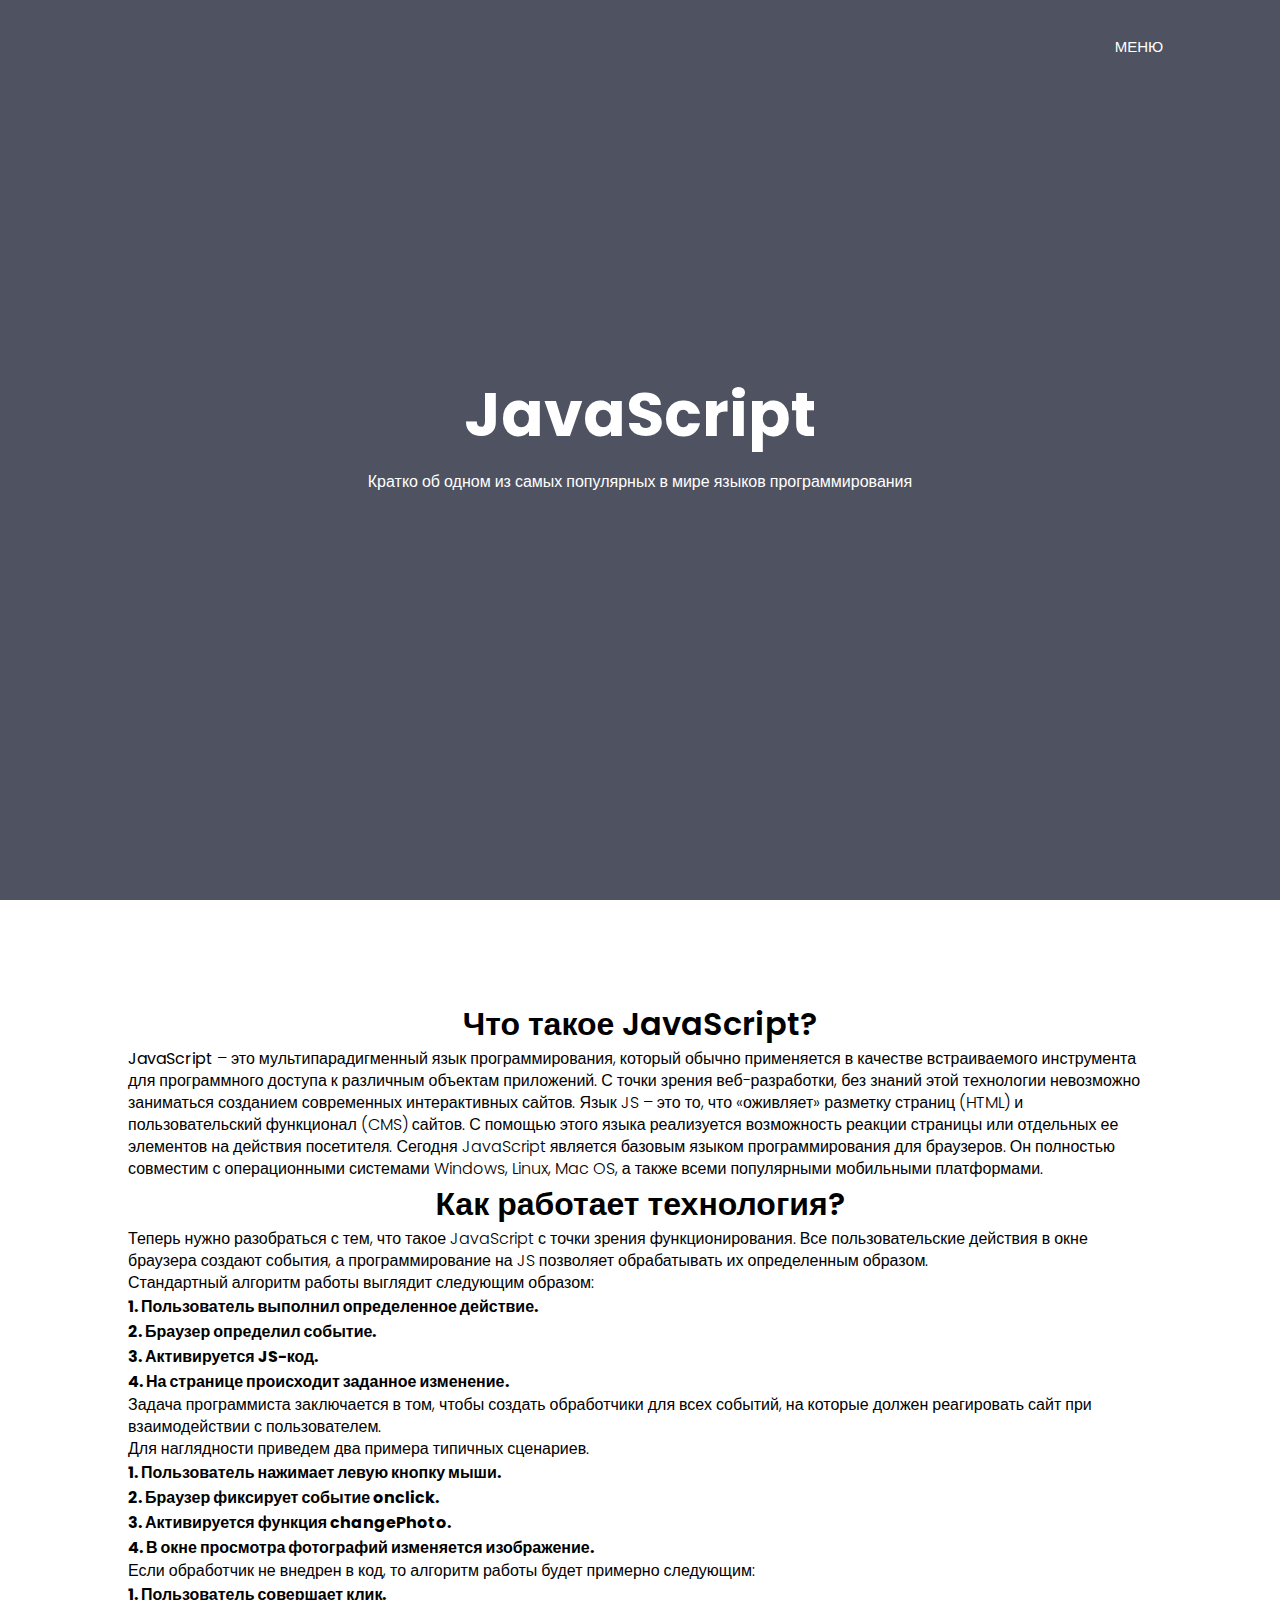
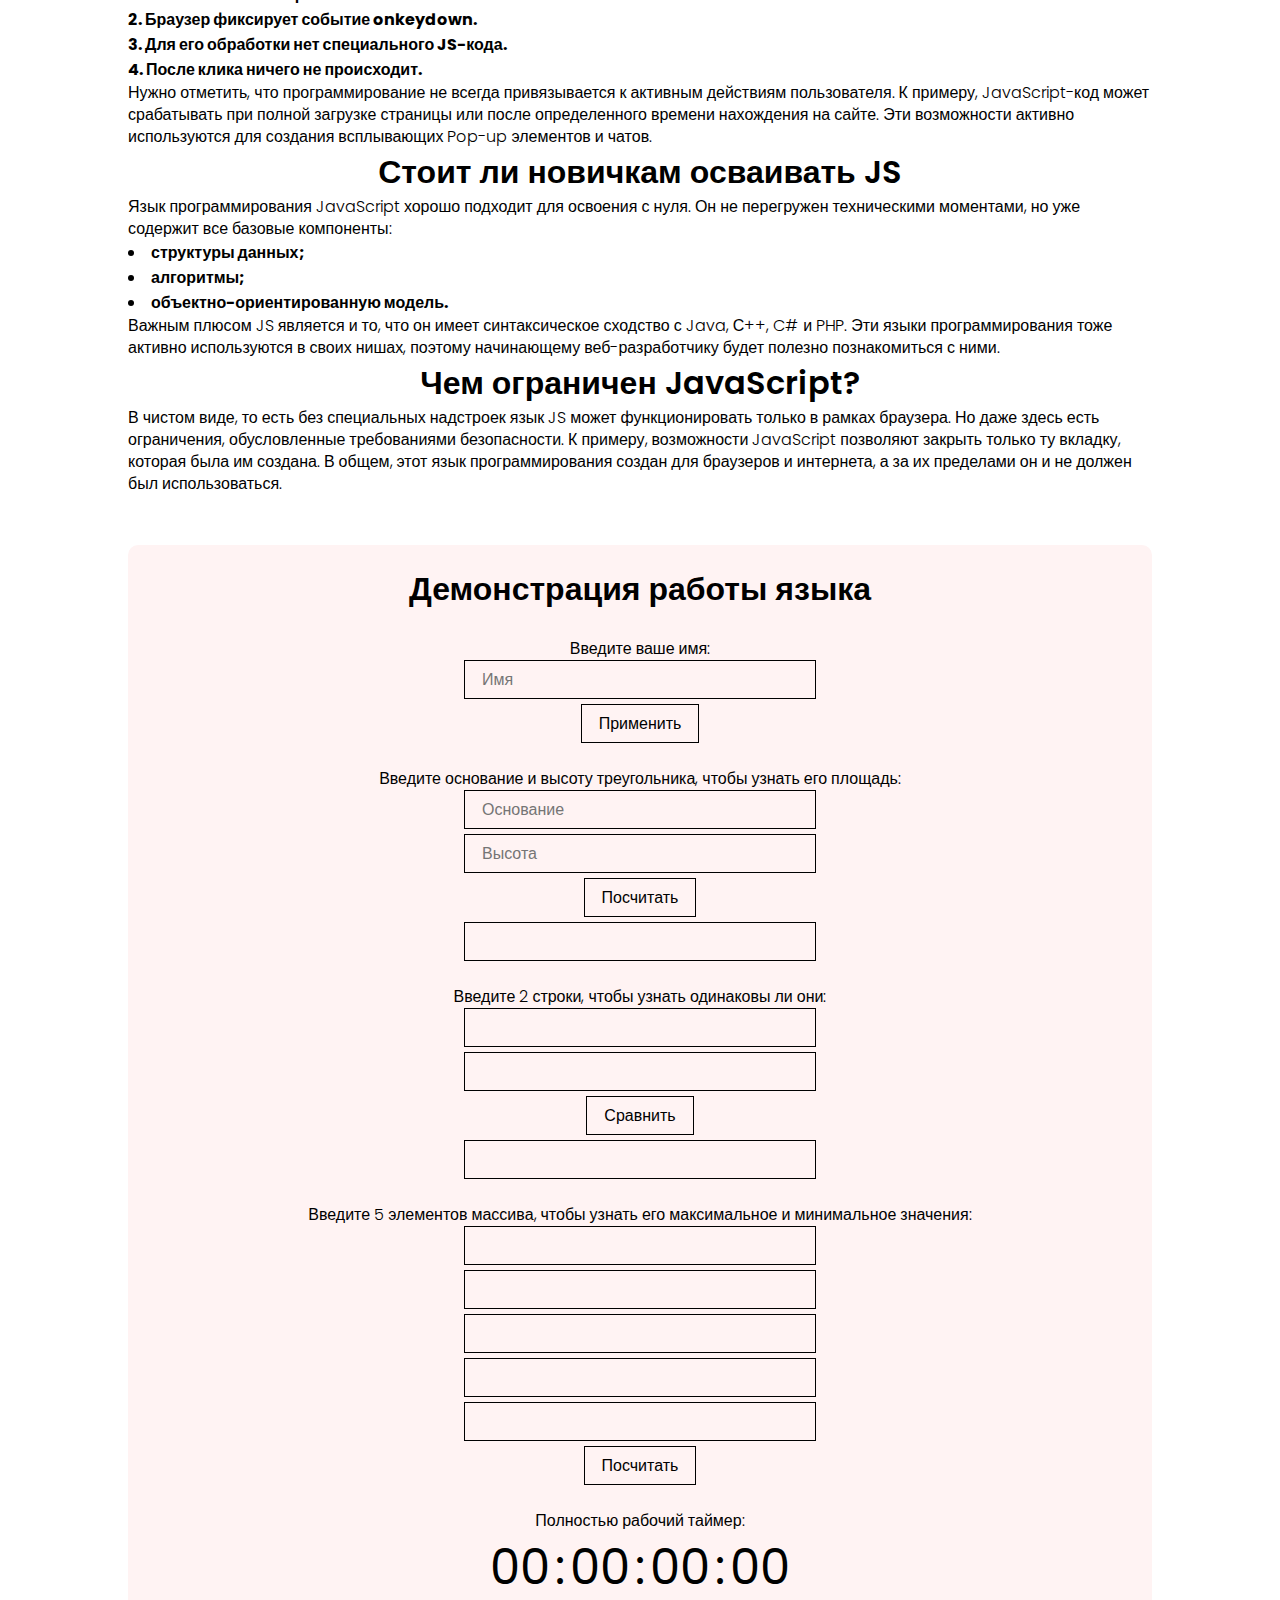
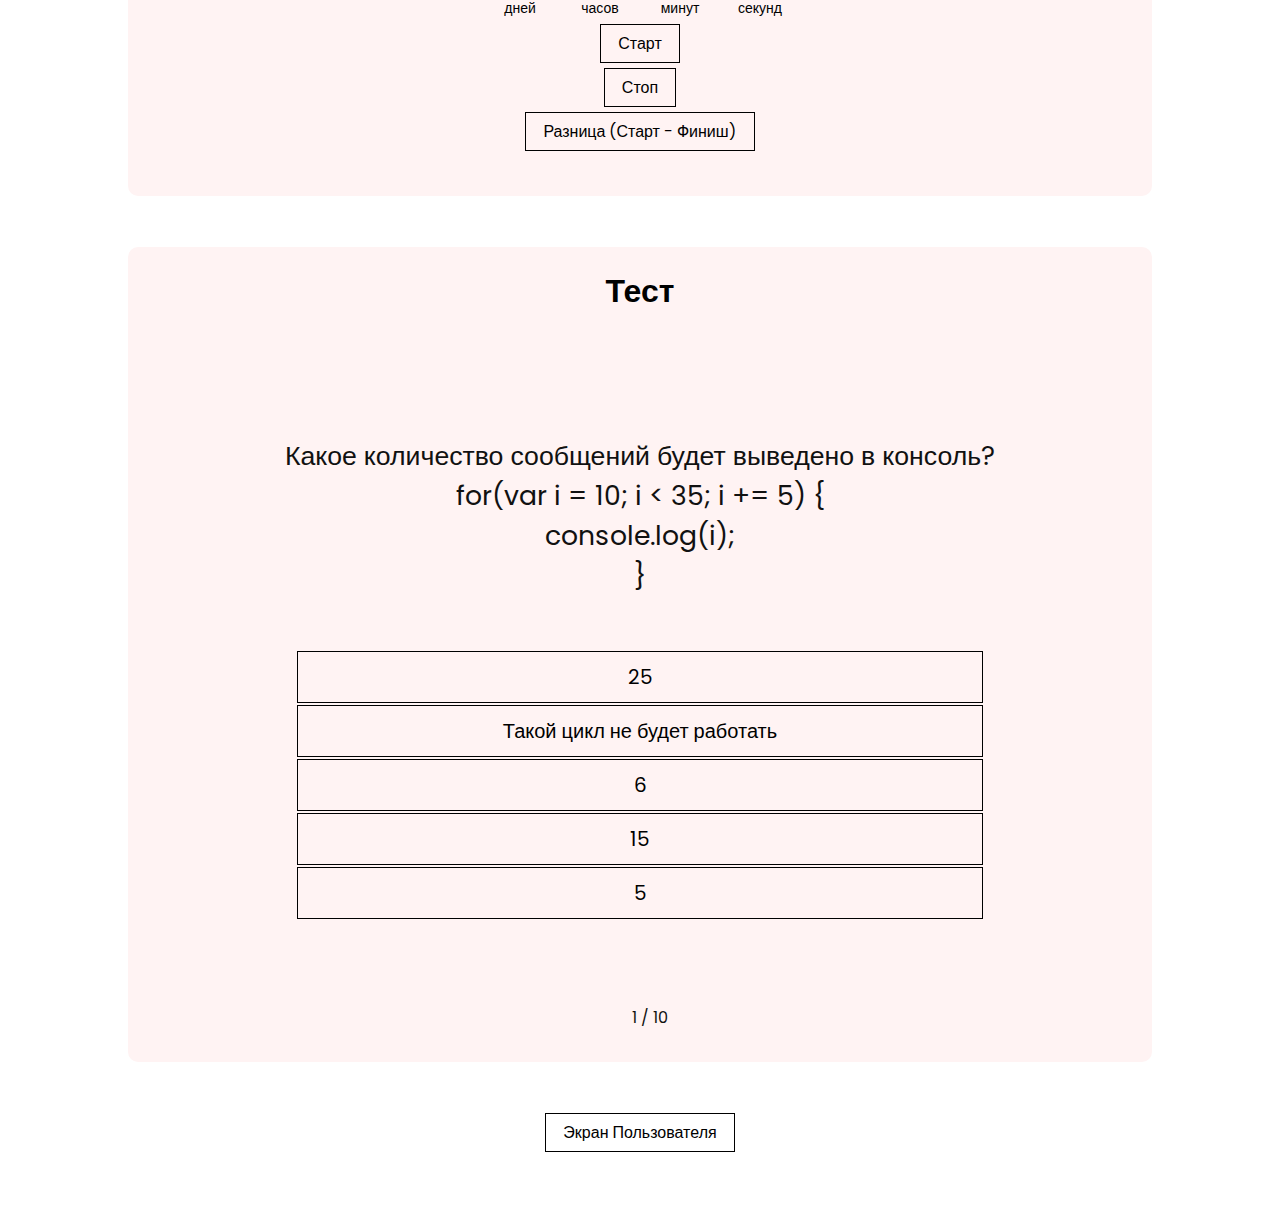
==== index.html @ aa963bcd "JS site" ====
<!DOCTYPE html>
<html lang="en">
<head>
    <meta charset="UTF-8">
    <meta http-equiv="X-UA-Compatible" content="IE=edge">
    <meta name="viewport" content="width=device-width, initial-scale=1.0">
    <title>Что такое JavaScript?</title>
    <link rel="stylesheet" type="text/css" href="stylesheets/index.css">
    <link rel="preconnect" href="https://fonts.googleapis.com">
    <link rel="preconnect" href="https://fonts.gstatic.com" crossorigin>
    <link href="https://fonts.googleapis.com/css2?family=Poppins:wght@100;200;300;400;600;700&display=swap" rel="stylesheet">
</head>
<body>
    <header>
        <nav>
            <a href="#"><img src="/Web/Practice_1/icons/js_icon.png" alt=""></a>
            <div class="nav-links">
                <ul>
                    <li><a id="menu" href="#">МЕНЮ</a></li>
                    <li><a id="usernameOutput" href="#">ГОСТЬ</a></li>
                </ul>
            </div>
        </nav>
        <div class="text-box">
            <h1>JavaScript</h1>
            <p>Кратко об одном из самых популярных в мире языков программирования</p>
        </div>
    </header>
    <main>
        <h2>Что такое JavaScript?</h2>
        <p><b>JavaScript</b> – это мультипарадигменный язык программирования, который обычно применяется в качестве встраиваемого инструмента
        для программного доступа к различным объектам приложений. С точки зрения веб-разработки, без знаний этой технологии невозможно
        заниматься созданием современных интерактивных сайтов. Язык JS – это то, что «оживляет» разметку страниц (HTML) и пользовательский
        функционал (CMS) сайтов. С помощью этого языка реализуется возможность реакции страницы или отдельных ее элементов на действия 
        посетителя. Сегодня JavaScript является базовым языком программирования для браузеров. Он полностью совместим с операционными 
        системами Windows, Linux, Mac OS, а также всеми популярными мобильными платформами.</p>

        <h2>Как работает технология?</h2>
        
        <p>Теперь нужно разобраться с тем, что такое JavaScript с точки зрения функционирования. Все пользовательские действия в окне 
        браузера создают события, а программирование на JS позволяет обрабатывать их определенным образом.</p> 

        <p>Стандартный алгоритм работы выглядит следующим образом:</p>

        <ol>
            <b><li>Пользователь выполнил определенное действие.</li></b>
            <b><li>Браузер определил событие.</li></b>
            <b><li>Активируется JS-код.</li></b>
            <b><li>На странице происходит заданное изменение.</li></b>
        </ol>

        <p>Задача программиста заключается в том, чтобы создать обработчики для всех событий, на которые должен реагировать сайт при
        взаимодействии с пользователем.</p>
        
        <p>Для наглядности приведем два примера типичных сценариев.</p>
        
        <ol>
            <b><li>Пользователь нажимает левую кнопку мыши.</li></b>
            <b><li>Браузер фиксирует событие onclick.</li></b>
            <b><li>Активируется функция changePhoto.</li></b>
            <b><li>В окне просмотра фотографий изменяется изображение.</li></b>
        </ol>

        <p>Если обработчик не внедрен в код, то алгоритм работы будет примерно следующим:</p>

        <ol>
            <b><li>Пользователь совершает клик.</li></b>
            <b><li>Браузер фиксирует событие onkeydown.</li></b>
            <b><li>Для его обработки нет специального JS-кода.</li></b>
            <b><li>После клика ничего не происходит.</li></b>
        </ol>
        
        <p>Нужно отметить, что программирование не всегда привязывается к активным действиям пользователя. К примеру, JavaScript-код
        может срабатывать при полной загрузке страницы или после определенного времени нахождения на сайте. Эти возможности активно
        используются для создания всплывающих Pop-up элементов и чатов.</p>

        <h2>Стоит ли новичкам осваивать JS</h2>
        
        <p>Язык программирования JavaScript хорошо подходит для освоения с нуля. Он не перегружен техническими моментами, но уже 
        содержит все базовые компоненты:</p>

        <ul>
            <b><li>структуры данных;</li></b>
            <b><li>алгоритмы;</li></b>
            <b><li>объектно-ориентированную модель.</li></b>
        </ul>

        <p>Важным плюсом JS является и то, что он имеет синтаксическое сходство с Java, С++, C# и PHP. Эти языки программирования тоже
        активно используются в своих нишах, поэтому начинающему веб-разработчику будет полезно познакомиться с ними.</p>

        <h2>Чем ограничен JavaScript?</h2>

        <p>В чистом виде, то есть без специальных надстроек язык JS может функционировать только в рамках браузера. Но даже здесь есть
        ограничения, обусловленные требованиями безопасности. К примеру, возможности JavaScript позволяют закрыть только ту вкладку,
        которая была им создана. В общем, этот язык программирования создан для браузеров и интернета, а за их пределами он и не должен
        был использоваться.</p>

    </main>
    <form id="first-form">
        <div class="form-container">
            <h2>Демонстрация работы языка</h2>
            <div class="form-section">
                <p>Введите ваше имя:</p>  
                <input id="name" type="text" placeholder="Имя" maxlength="30">
                <div class="input-margin">
                    <a id="setNameButton" href="" class="hero-btn">Применить</a>
                </div>
            </div>

            <div class="form-section">
                <p>Введите основание и высоту треугольника, чтобы узнать его площадь: </p> 
                <input id="base" type="text" placeholder="Основание">
                <div class="input-margin">
                    <input id="height" type="text" placeholder="Высота">
                </div>
                <div class="input-margin">
                    <input id="squareCalcButton" type="button" value="Посчитать">
                </div>
                <div class="input-margin">
                    <input id="squareOutput" type="text" readonly>
                </div>
            </div>

            <div class="form-section">
                <p>Введите 2 строки, чтобы узнать одинаковы ли они: </p>
                <input id="firstString" type="text">
                <div class="input-margin">
                    <input id="secondString" type="text">
                </div>
                <div class="input-margin">
                    <input id="compare" type="button" value="Сравнить">
                </div>
                <div class="input-margin">
                    <input id="getCompare" type="text" readonly>
                </div>
            </div>

            <div class="form-section">
                <p>Введите 5 элементов массива, чтобы узнать его максимальное и минимальное значения: </p>
                <div>
                    <input id="firstElement" type="number">
                </div>
                <div class="input-margin">
                    <input id="secondElement" type="number">
                </div>
                <div class="input-margin">    
                    <input id="thirdElement" type="number">
                </div>
                <div class="input-margin">
                    <input id="fourthElement" type="number">
                </div>
                <div class="input-margin">
                    <input id="fifthElement" type="number">
                </div>
                <div class="input-margin">
                    <input id="arrayButton" type="button" value="Посчитать">
                </div>
            </div>

            <div class="form-section">
                <p>Полностью рабочий таймер: </p>
                <div class="timer">
                    <div class="timer__items">
                        <div class="timer__item timer__days">00</div>
                        <div class="timer__item timer__hours">00</div>
                        <div class="timer__item timer__minutes">00</div>
                        <div class="timer__item timer__seconds">00</div>
                    </div>
                </div>
                <div>
                    <div class="input-margin">
                        <input id="startCountingButton" type="button" value="Старт">
                    </div>
                    <div class="input-margin">
                        <input id="stopCountingButton" type="button" value="Стоп">
                    </div>
                </div>
                <div class="input-margin">
                    <input id="startFinishDifferenceButton" type="button" value="Разница (Старт - Финиш)">
                </div>
            </div>
        </div>
    </form>

    <form id="second-form">
        <div class="form-container">
            <h2>Тест</h2>
            <div class="wrapper">
                <iframe src="quiz.html" width="100%" height="720" class="quiz-frame"></iframe>
            </div>
        </div>
    </form>

    <div class="user-screen">
        <input id="userScreen" type="button" value="Экран Пользователя">
    </div>

    <div class="md-modal md-effect-12">
        <div class="md-content">
            <h2 id="current_date_time_block">Modal Dialog</h2>
            <div>
                <div id="usernameScreenOutput">Гость</div>
                <input id="md-close" type="button" value="Закрыть">
            </div>
        </div>
    </div>
    
    <div class="md-overlay"></div>

    <footer>
    </footer> 
    <script src="scripts/index.js"></script>  
</body>
</html>
---- stylesheets/index.css ----
* {
    margin: 0;
    padding: 0;
    font-family: 'Poppins', sans-serif;
}

header {
    min-height: 100vh;
    width: 100%;
    background-image: linear-gradient(rgba(4,9,30,0.7),rgba(4,9,30,0.7)),url(/Web/Practice_1/img/header.jpg);
    background-position: center;
    background-size: cover;
    position: relative;
}

nav {
    display: flex;
    padding: 2% 6%;
    justify-content: space-between;
    align-items: center;
}

nav img{
    width: 64px;
}

.nav-links {
    flex: 1;
    text-align: right;
}

.nav-links ul li {
    list-style: none;
    display: inline-block;
    padding: 8px 12px;
    position: relative;
}

.nav-links ul li a{
    color: #fff;
    text-decoration: none;
    font-size: 15px;
}

.nav-links ul li::after {
    content: '';
    width: 0%;
    height: 2px;
    background: #f44336;
    display: block;
    margin: auto;
    transition: 0.5s;
}

.nav-links ul li:hover::after{
    width: 100%;
}

.text-box {
    width: 90%;
    color: #fff;
    position: absolute;
    top: 50%;
    left: 50%;
    transform: translate(-50%,-50%);
    text-align: center;
}

.text-box h1 {
    font-size: 62px;
}

.text-box p {
    margin: 10px 0 40px;
    font-size: 16px;
    color: #fff;
}

@media(max-width: 700px) {
    .text-box h1 {
        font-size: 32px;
    }
    .nav-links ul li {
        display: block;
    }
    .nav-links {
        position: absolute;
        height: 100vh;
        top: 0;
        right: 0;
        z-index: 2;
    }
}

main {
    width: 80%;
    margin: auto;
    text-align: left;
    margin-top: 100px;
}

h2 {
    margin: auto;
    text-align: center;
    font-size: 32px;
    font-weight: 600;
}

p {
    font-size: 16px;
    font-weight: 300;
    line-height: 22px;
}

main ol, main ul {
    list-style-position: inside;
    font-family: inherit;
    font-size: inherit;
}

#first-form, #second-form {
    width: 80%;
    background: #fff3f3;
    border-radius: 10px;
    margin: auto;
    margin-top: 50px;
}

.form-container {
    flex-basis: 31%;
    margin-bottom: 5%;
    padding: 20px 12px;
    box-sizing: border-box;
    text-align: center;
}

.form-section p {
    margin-top: 25px;
}

.form-section {
    margin-bottom: 25px;
}

.hero-btn, input[type = button], input[type = text], input[type = number] {
    display: inline-block;
    text-decoration: none;
    color: black;
    border: 1px solid black;
    padding: 6px 17px;
    font-size: 16px;
    background: transparent;
    position: relative;
}

.hero-btn, input[type = button] {
    cursor: pointer;
}

.input-margin {
    margin-top: 0.5%;
}

.quiz-frame {
    border: 0;
}

.user-screen {
    margin: auto;
    text-align: center;
}

footer {
    width: 100%;
    text-align: center;
    padding: 30px 0;
}

.md-modal {
    margin: auto;
    position: fixed;
    top: 350px;
    left: 0;
    right: 0;
    width: 50%;
    max-width: 630px;
    min-width: 320px;
    height: auto;
    z-index: 2000;
    visibility: hidden;
    -webkit-backface-visibility: hidden;
    -moz-backface-visibility: hidden;
    backface-visibility: hidden;
}

.md-content {
    text-align: center;
}
  
.md-show {
    visibility: visible;
}
  
.md-overlay {
    position: fixed;
    width: 100%;
    height: 100%;
    visibility: hidden;
    top: 0;
    left: 0;
    z-index: 1000;
    opacity: 0;
    background: linear-gradient(90deg, #69b7eb, #b3dbd3, #f4d6db);
    -webkit-transition: all 0.3s;
    -moz-transition: all 0.3s;
    transition: all 0.3s;
}
  
.md-show ~ .md-overlay {
    opacity: 1;
    visibility: visible;
}
  
.md-effect-12 .md-content {
    -webkit-transform: scale(0.8);
    -moz-transform: scale(0.8);
    -ms-transform: scale(0.8);
    transform: scale(0.8);
    opacity: 0;
    -webkit-transition: all 0.3s;
    -moz-transition: all 0.3s;
    transition: all 0.3s;
}
  
.md-show.md-effect-12 ~ .md-overlay {
    background-color: white;
} 
  
.md-effect-12 .md-content h3,
.md-effect-12 .md-content {
    background: transparent;
}

.md-show.md-effect-12 .md-content {
    -webkit-transform: scale(1);
    -moz-transform: scale(1);
    -ms-transform: scale(1);
    transform: scale(1);
    opacity: 1;
}

.timer__items {
    display: flex;
    justify-content: center;
    font-size: 48px;
}

.timer__item {
    position: relative;
    min-width: 60px;
    margin-left: 10px;
    margin-right: 10px;
    padding-bottom: 15px;
    text-align: center;
}

.timer__item::before {
    content: attr(data-title);
    display: block;
    position: absolute;
    left: 50%;
    bottom: 0;
    transform: translateX(-50%);
    font-size: 14px;
}

.timer__item:not(:last-child)::after {
    content: ':';
    position: absolute;
    right: -15px;
}
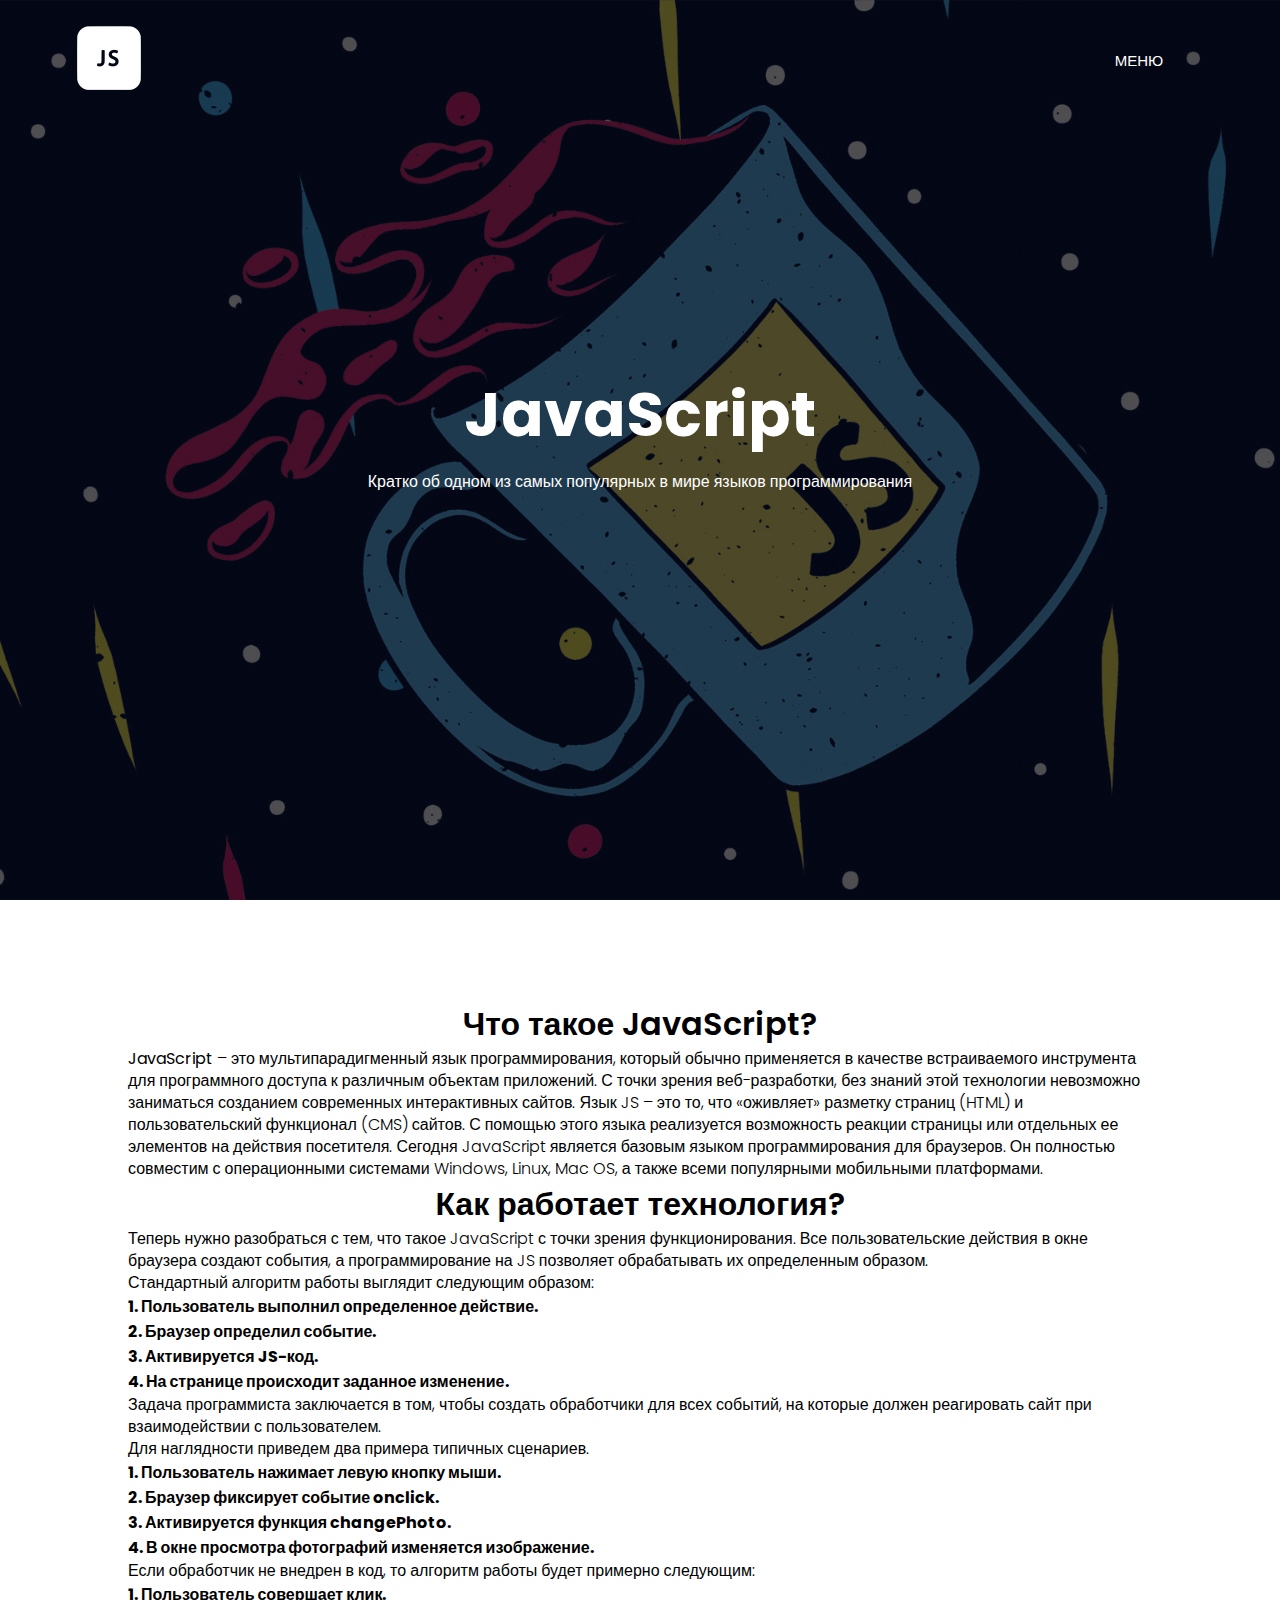
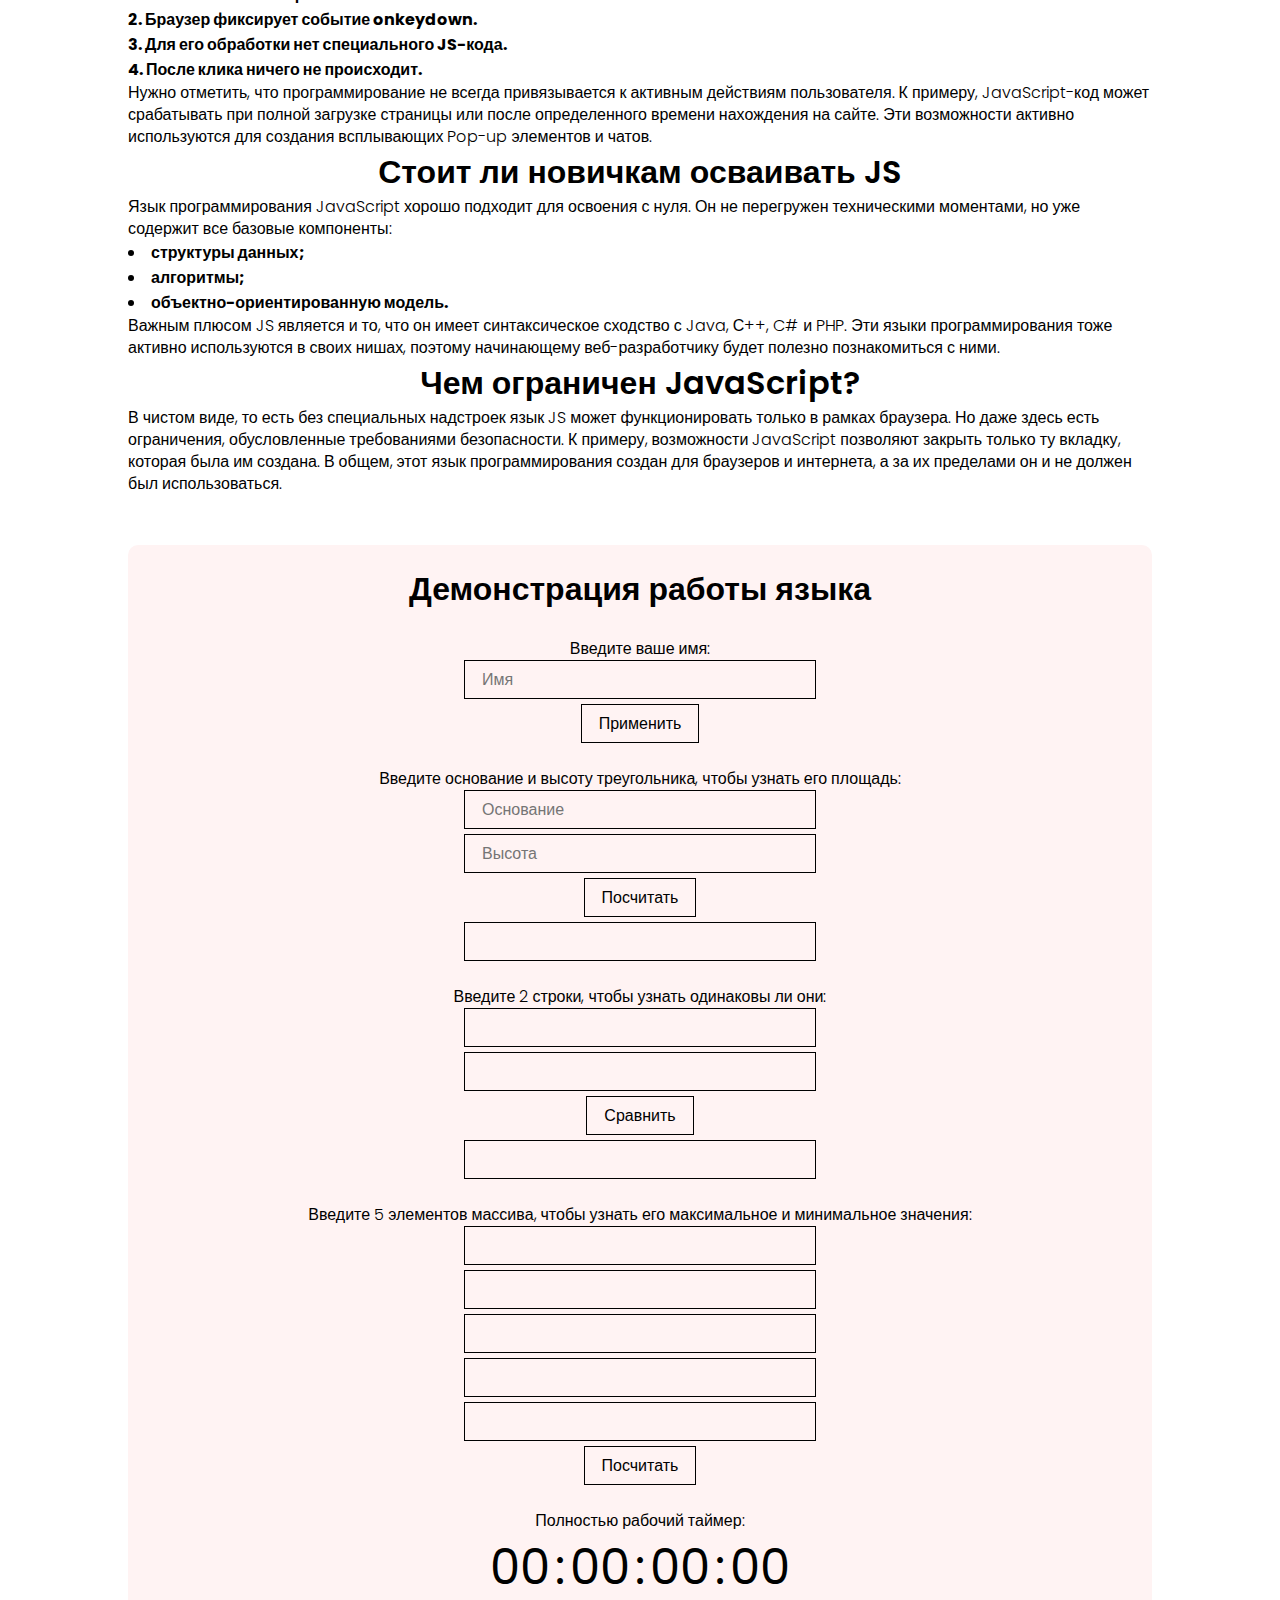
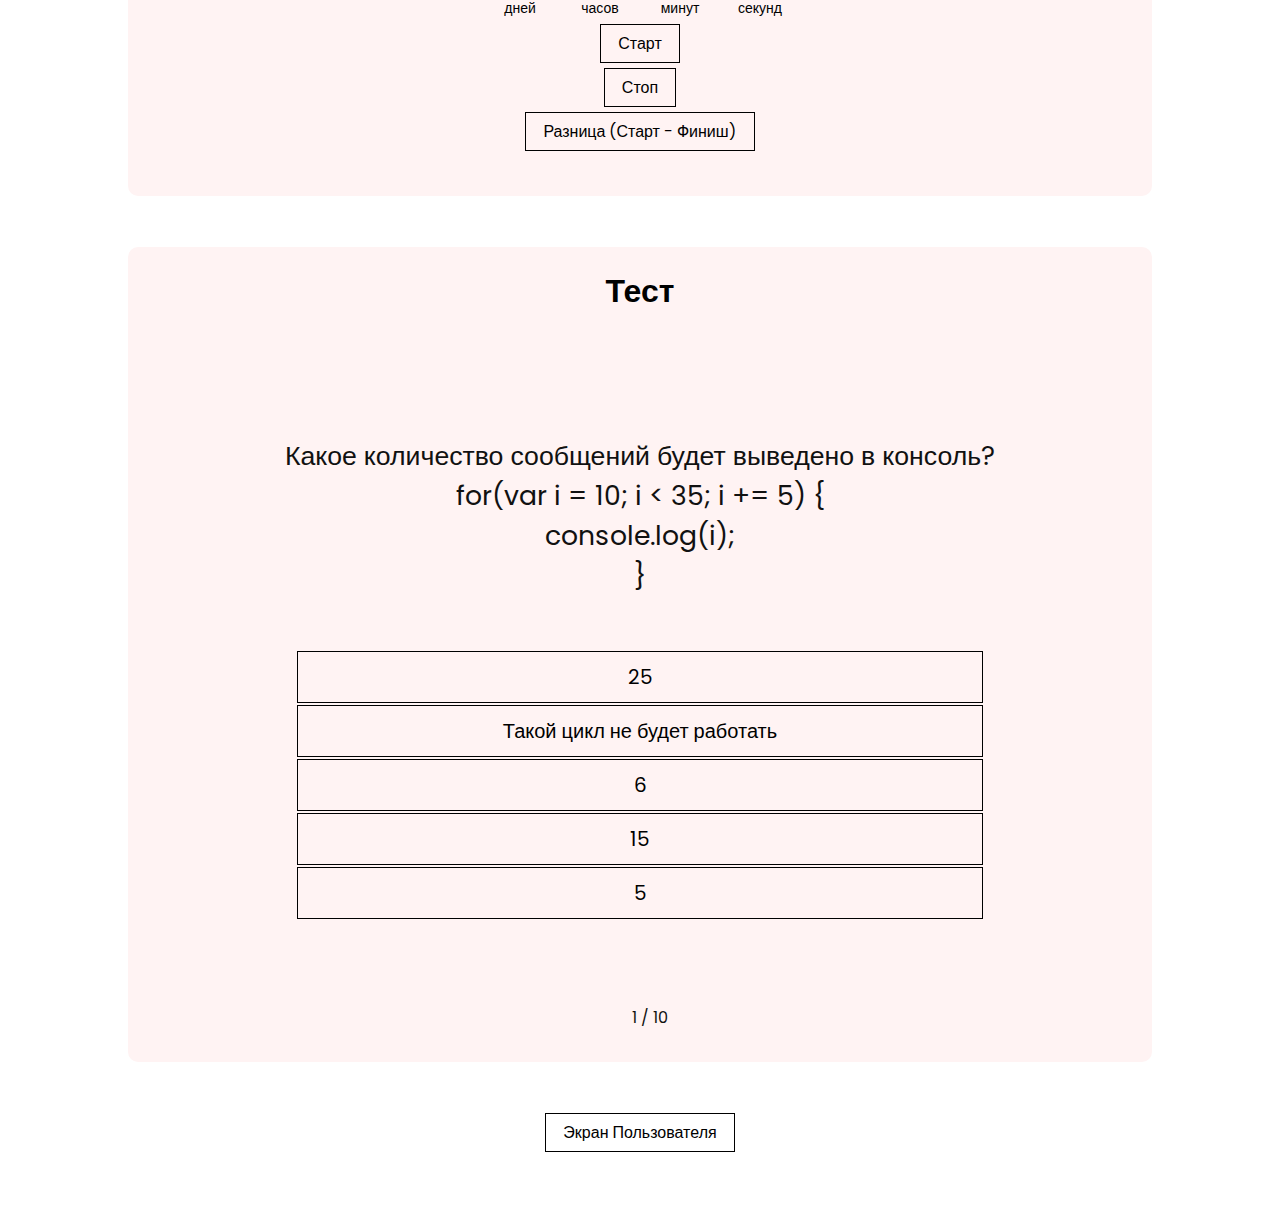
==== commit 99eb6604: "Editing the location of pictures" ====
--- a/index.html
+++ b/index.html
@@ -13,7 +13,7 @@
 <body>
     <header>
         <nav>
-            <a href="#"><img src="/Web/Practice_1/icons/js_icon.png" alt=""></a>
+            <a href="#"><img src="/icons/js_icon.png" alt=""></a>
             <div class="nav-links">
                 <ul>
                     <li><a id="menu" href="#">МЕНЮ</a></li>
--- a/stylesheets/index.css
+++ b/stylesheets/index.css
@@ -7,7 +7,7 @@
 header {
     min-height: 100vh;
     width: 100%;
-    background-image: linear-gradient(rgba(4,9,30,0.7),rgba(4,9,30,0.7)),url(/Web/Practice_1/img/header.jpg);
+    background-image: linear-gradient(rgba(4,9,30,0.7),rgba(4,9,30,0.7)),url(/img/header.jpg);
     background-position: center;
     background-size: cover;
     position: relative;
